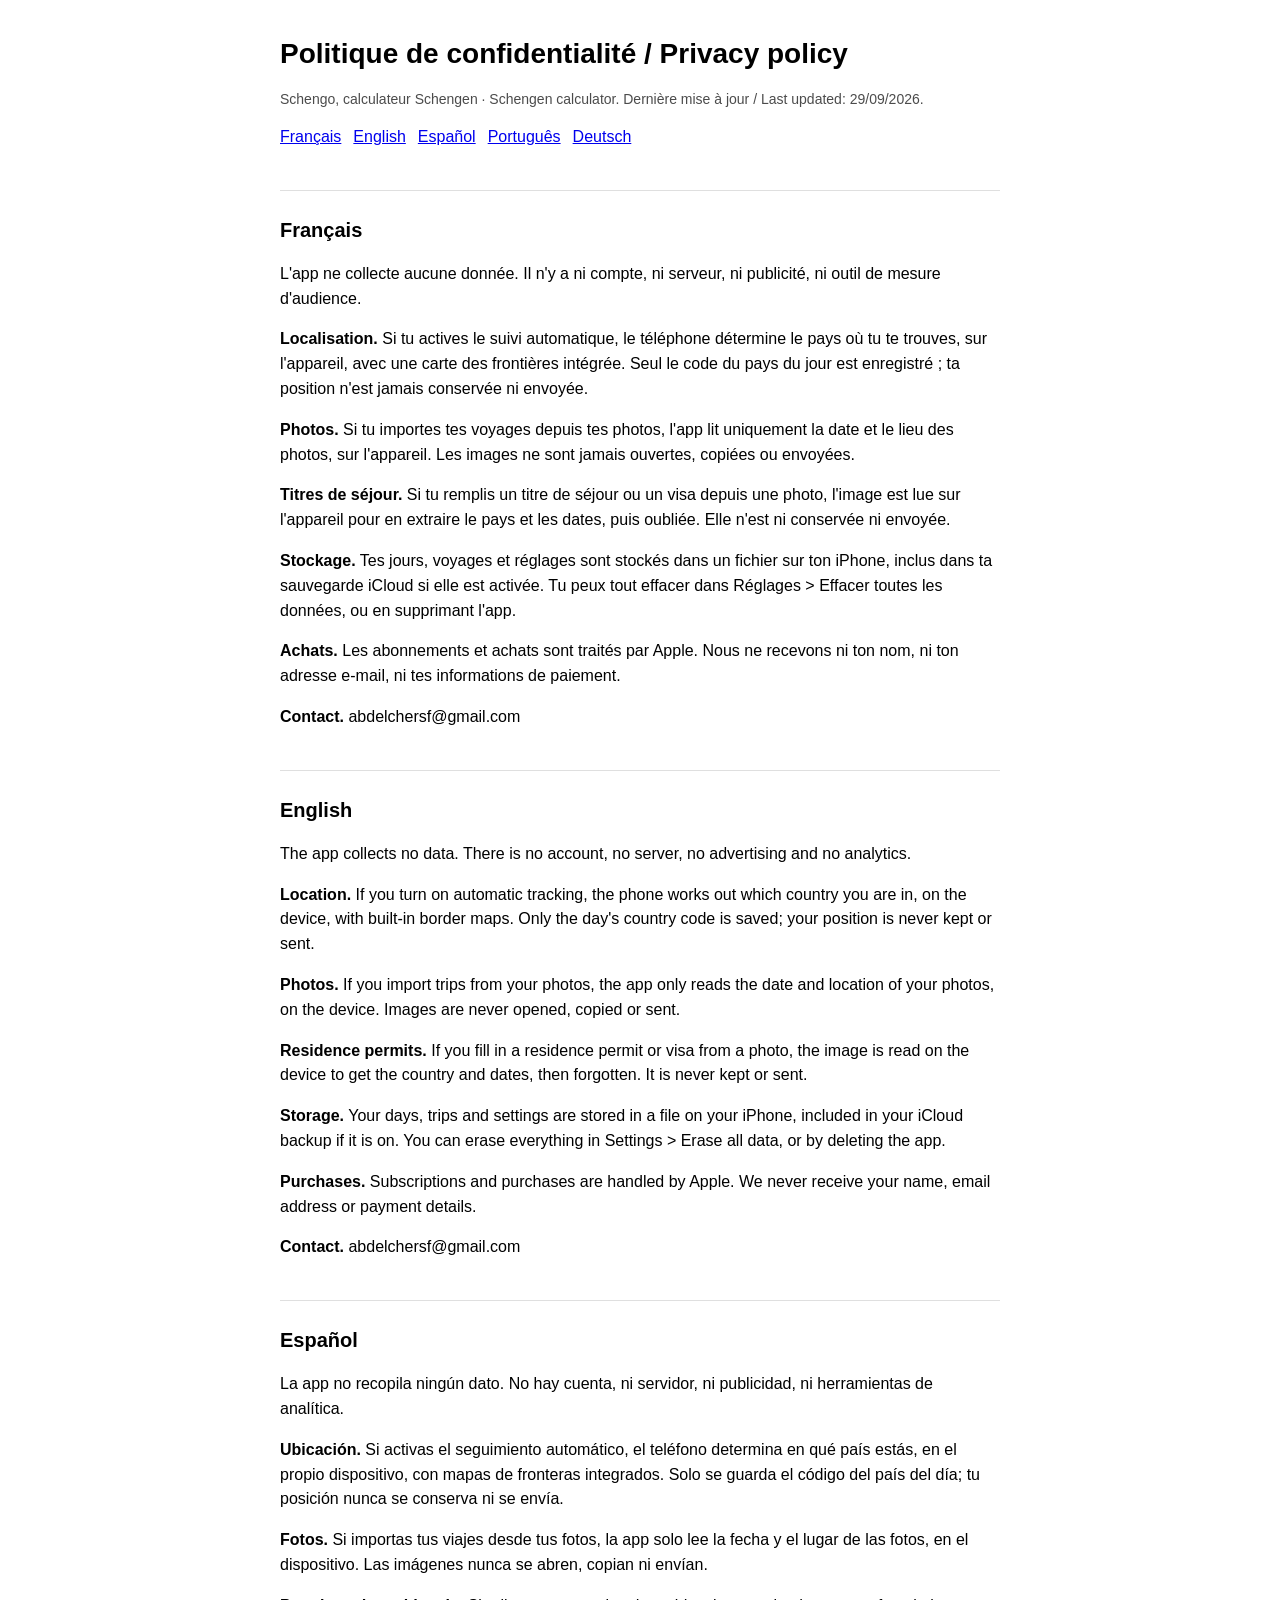
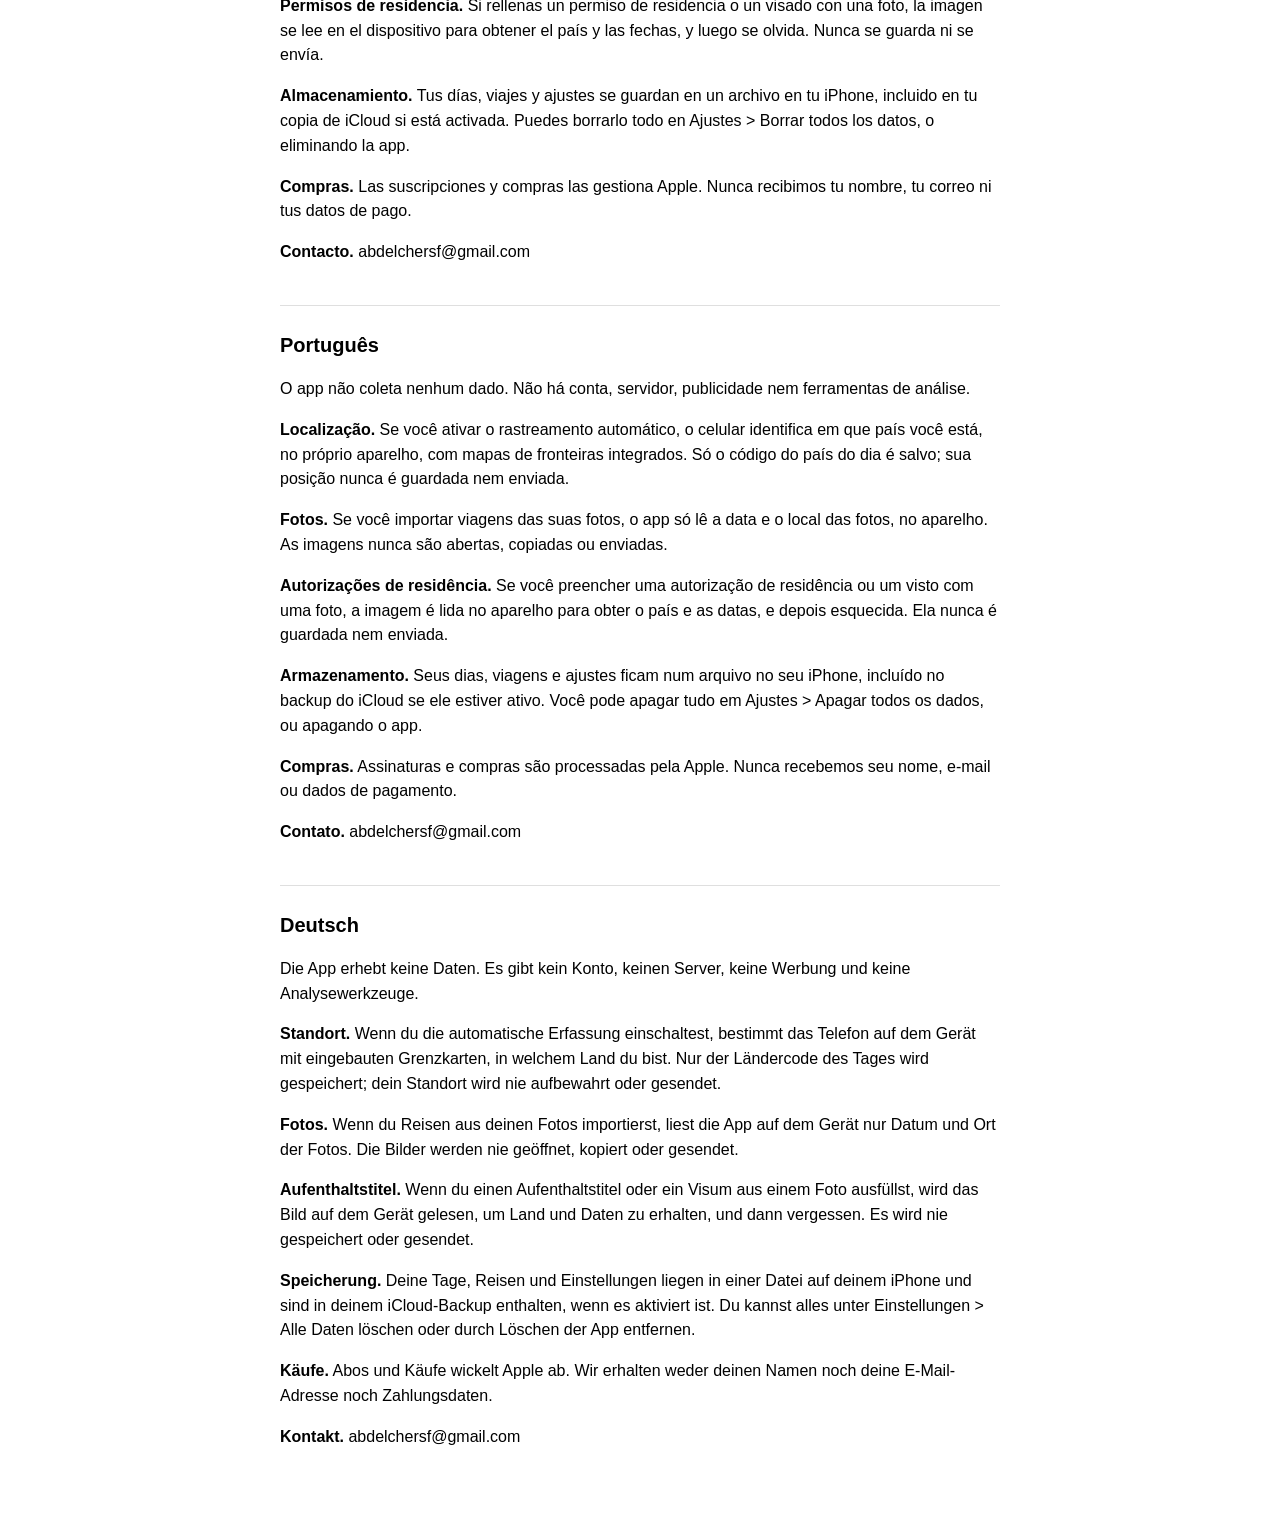
==== privacy.html @ 01f27583 "Pages de confidentialité et d'assistance de Schengo App Store Connect exige une URL publique de conf" ====
<!doctype html>
<html lang="fr">
<head>
<meta charset="utf-8">
<meta name="viewport" content="width=device-width, initial-scale=1">
<title>Confidentialité · Privacy · Schengo</title>
<style>
  :root { color-scheme: light dark; }
  body { font: 16px/1.55 -apple-system, BlinkMacSystemFont, "Segoe UI", Roboto, sans-serif; max-width: 720px; margin: 0 auto; padding: 32px 16px 64px; }
  h1 { font-size: 28px; margin: 0 0 8px; }
  h2 { font-size: 20px; margin: 40px 0 8px; border-top: 1px solid #8884; padding-top: 24px; }
  nav a { margin-right: 12px; }
  .muted { opacity: .7; font-size: 14px; }
</style>
</head>
<body>
<h1>Politique de confidentialité / Privacy policy</h1>
<p class="muted">Schengo, calculateur Schengen · Schengen calculator. Dernière mise à jour / Last updated: 29/09/2026.</p>
<nav><a href="#fr">Français</a><a href="#en">English</a><a href="#es">Español</a><a href="#pt">Português</a><a href="#de">Deutsch</a></nav>

<h2 id="fr">Français</h2>
<p>L'app ne collecte aucune donnée. Il n'y a ni compte, ni serveur, ni publicité, ni outil de mesure d'audience.</p>
<p><b>Localisation.</b> Si tu actives le suivi automatique, le téléphone détermine le pays où tu te trouves, sur l'appareil, avec une carte des frontières intégrée. Seul le code du pays du jour est enregistré ; ta position n'est jamais conservée ni envoyée.</p>
<p><b>Photos.</b> Si tu importes tes voyages depuis tes photos, l'app lit uniquement la date et le lieu des photos, sur l'appareil. Les images ne sont jamais ouvertes, copiées ou envoyées.</p>
<p><b>Titres de séjour.</b> Si tu remplis un titre de séjour ou un visa depuis une photo, l'image est lue sur l'appareil pour en extraire le pays et les dates, puis oubliée. Elle n'est ni conservée ni envoyée.</p>
<p><b>Stockage.</b> Tes jours, voyages et réglages sont stockés dans un fichier sur ton iPhone, inclus dans ta sauvegarde iCloud si elle est activée. Tu peux tout effacer dans Réglages &gt; Effacer toutes les données, ou en supprimant l'app.</p>
<p><b>Achats.</b> Les abonnements et achats sont traités par Apple. Nous ne recevons ni ton nom, ni ton adresse e-mail, ni tes informations de paiement.</p>
<p><b>Contact.</b> abdelchersf@gmail.com</p>

<h2 id="en">English</h2>
<p>The app collects no data. There is no account, no server, no advertising and no analytics.</p>
<p><b>Location.</b> If you turn on automatic tracking, the phone works out which country you are in, on the device, with built-in border maps. Only the day's country code is saved; your position is never kept or sent.</p>
<p><b>Photos.</b> If you import trips from your photos, the app only reads the date and location of your photos, on the device. Images are never opened, copied or sent.</p>
<p><b>Residence permits.</b> If you fill in a residence permit or visa from a photo, the image is read on the device to get the country and dates, then forgotten. It is never kept or sent.</p>
<p><b>Storage.</b> Your days, trips and settings are stored in a file on your iPhone, included in your iCloud backup if it is on. You can erase everything in Settings &gt; Erase all data, or by deleting the app.</p>
<p><b>Purchases.</b> Subscriptions and purchases are handled by Apple. We never receive your name, email address or payment details.</p>
<p><b>Contact.</b> abdelchersf@gmail.com</p>

<h2 id="es">Español</h2>
<p>La app no recopila ningún dato. No hay cuenta, ni servidor, ni publicidad, ni herramientas de analítica.</p>
<p><b>Ubicación.</b> Si activas el seguimiento automático, el teléfono determina en qué país estás, en el propio dispositivo, con mapas de fronteras integrados. Solo se guarda el código del país del día; tu posición nunca se conserva ni se envía.</p>
<p><b>Fotos.</b> Si importas tus viajes desde tus fotos, la app solo lee la fecha y el lugar de las fotos, en el dispositivo. Las imágenes nunca se abren, copian ni envían.</p>
<p><b>Permisos de residencia.</b> Si rellenas un permiso de residencia o un visado con una foto, la imagen se lee en el dispositivo para obtener el país y las fechas, y luego se olvida. Nunca se guarda ni se envía.</p>
<p><b>Almacenamiento.</b> Tus días, viajes y ajustes se guardan en un archivo en tu iPhone, incluido en tu copia de iCloud si está activada. Puedes borrarlo todo en Ajustes &gt; Borrar todos los datos, o eliminando la app.</p>
<p><b>Compras.</b> Las suscripciones y compras las gestiona Apple. Nunca recibimos tu nombre, tu correo ni tus datos de pago.</p>
<p><b>Contacto.</b> abdelchersf@gmail.com</p>

<h2 id="pt">Português</h2>
<p>O app não coleta nenhum dado. Não há conta, servidor, publicidade nem ferramentas de análise.</p>
<p><b>Localização.</b> Se você ativar o rastreamento automático, o celular identifica em que país você está, no próprio aparelho, com mapas de fronteiras integrados. Só o código do país do dia é salvo; sua posição nunca é guardada nem enviada.</p>
<p><b>Fotos.</b> Se você importar viagens das suas fotos, o app só lê a data e o local das fotos, no aparelho. As imagens nunca são abertas, copiadas ou enviadas.</p>
<p><b>Autorizações de residência.</b> Se você preencher uma autorização de residência ou um visto com uma foto, a imagem é lida no aparelho para obter o país e as datas, e depois esquecida. Ela nunca é guardada nem enviada.</p>
<p><b>Armazenamento.</b> Seus dias, viagens e ajustes ficam num arquivo no seu iPhone, incluído no backup do iCloud se ele estiver ativo. Você pode apagar tudo em Ajustes &gt; Apagar todos os dados, ou apagando o app.</p>
<p><b>Compras.</b> Assinaturas e compras são processadas pela Apple. Nunca recebemos seu nome, e-mail ou dados de pagamento.</p>
<p><b>Contato.</b> abdelchersf@gmail.com</p>

<h2 id="de">Deutsch</h2>
<p>Die App erhebt keine Daten. Es gibt kein Konto, keinen Server, keine Werbung und keine Analysewerkzeuge.</p>
<p><b>Standort.</b> Wenn du die automatische Erfassung einschaltest, bestimmt das Telefon auf dem Gerät mit eingebauten Grenzkarten, in welchem Land du bist. Nur der Ländercode des Tages wird gespeichert; dein Standort wird nie aufbewahrt oder gesendet.</p>
<p><b>Fotos.</b> Wenn du Reisen aus deinen Fotos importierst, liest die App auf dem Gerät nur Datum und Ort der Fotos. Die Bilder werden nie geöffnet, kopiert oder gesendet.</p>
<p><b>Aufenthaltstitel.</b> Wenn du einen Aufenthaltstitel oder ein Visum aus einem Foto ausfüllst, wird das Bild auf dem Gerät gelesen, um Land und Daten zu erhalten, und dann vergessen. Es wird nie gespeichert oder gesendet.</p>
<p><b>Speicherung.</b> Deine Tage, Reisen und Einstellungen liegen in einer Datei auf deinem iPhone und sind in deinem iCloud-Backup enthalten, wenn es aktiviert ist. Du kannst alles unter Einstellungen &gt; Alle Daten löschen oder durch Löschen der App entfernen.</p>
<p><b>Käufe.</b> Abos und Käufe wickelt Apple ab. Wir erhalten weder deinen Namen noch deine E-Mail-Adresse noch Zahlungsdaten.</p>
<p><b>Kontakt.</b> abdelchersf@gmail.com</p>
</body>
</html>
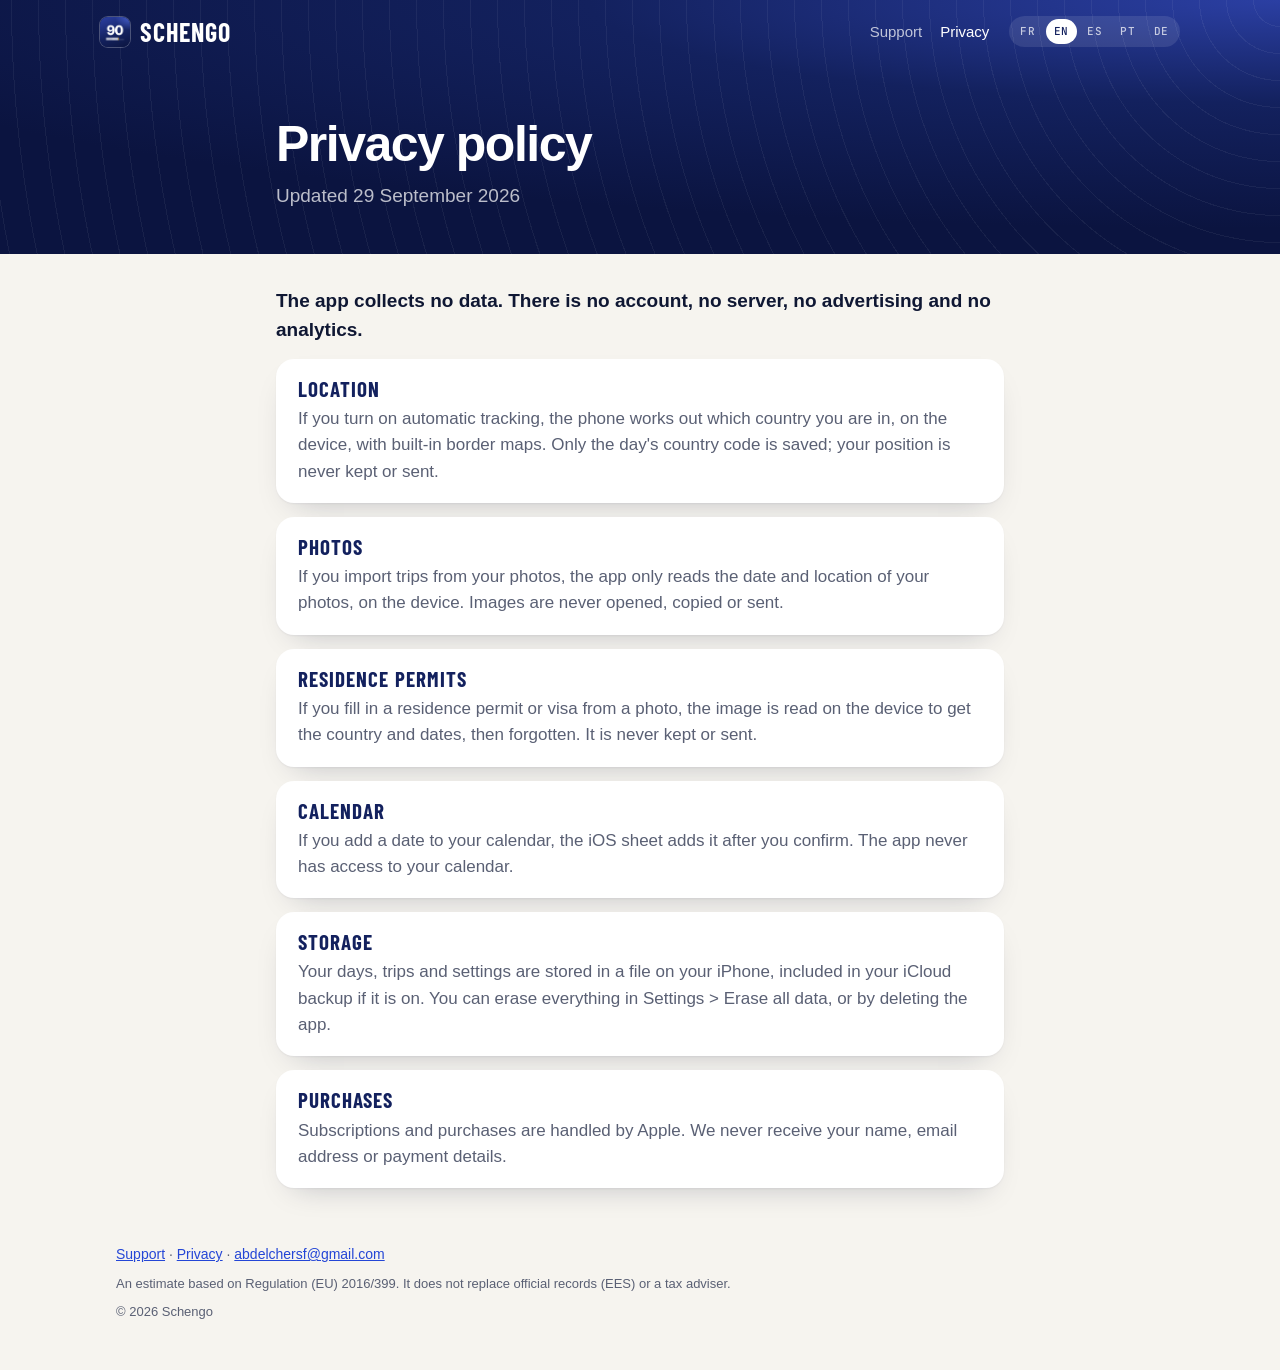
==== commit 669ae76d: "Nouveau design : accueil, confidentialité et assistance aux couleurs de l'app Les premières pages ét" ====
--- a/privacy.html
+++ b/privacy.html
@@ -3,64 +3,68 @@
 <head>
 <meta charset="utf-8">
 <meta name="viewport" content="width=device-width, initial-scale=1">
-<title>Confidentialité · Privacy · Schengo</title>
-<style>
-  :root { color-scheme: light dark; }
-  body { font: 16px/1.55 -apple-system, BlinkMacSystemFont, "Segoe UI", Roboto, sans-serif; max-width: 720px; margin: 0 auto; padding: 32px 16px 64px; }
-  h1 { font-size: 28px; margin: 0 0 8px; }
-  h2 { font-size: 20px; margin: 40px 0 8px; border-top: 1px solid #8884; padding-top: 24px; }
-  nav a { margin-right: 12px; }
-  .muted { opacity: .7; font-size: 14px; }
-</style>
+<title>Privacy policy · Schengo</title>
+<meta name="description" content="Schengo : calculateur Schengen 90/180 et jours de résidence fiscale pour iPhone. Schengen 90/180 calculator for iPhone.">
+<link rel="icon" href="img/icon-128.png">
+<link rel="preconnect" href="https://fonts.googleapis.com">
+<link rel="preconnect" href="https://fonts.gstatic.com" crossorigin>
+<link rel="stylesheet" href="https://fonts.googleapis.com/css2?family=Barlow+Condensed:wght@600;700&family=JetBrains+Mono:wght@500&display=swap">
+<link rel="stylesheet" href="site.css">
+<script>try{var s=localStorage.getItem("lang");var n=(navigator.language||"fr").slice(0,2);var l=["fr","en","es","pt","de"].indexOf(s)>=0?s:(["fr","en","es","pt","de"].indexOf(n)>=0?n:"en");document.documentElement.dataset.lang=l;document.documentElement.lang=l}catch(_){}</script>
 </head>
-<body>
-<h1>Politique de confidentialité / Privacy policy</h1>
-<p class="muted">Schengo, calculateur Schengen · Schengen calculator. Dernière mise à jour / Last updated: 29/09/2026.</p>
-<nav><a href="#fr">Français</a><a href="#en">English</a><a href="#es">Español</a><a href="#pt">Português</a><a href="#de">Deutsch</a></nav>
-
-<h2 id="fr">Français</h2>
-<p>L'app ne collecte aucune donnée. Il n'y a ni compte, ni serveur, ni publicité, ni outil de mesure d'audience.</p>
-<p><b>Localisation.</b> Si tu actives le suivi automatique, le téléphone détermine le pays où tu te trouves, sur l'appareil, avec une carte des frontières intégrée. Seul le code du pays du jour est enregistré ; ta position n'est jamais conservée ni envoyée.</p>
-<p><b>Photos.</b> Si tu importes tes voyages depuis tes photos, l'app lit uniquement la date et le lieu des photos, sur l'appareil. Les images ne sont jamais ouvertes, copiées ou envoyées.</p>
-<p><b>Titres de séjour.</b> Si tu remplis un titre de séjour ou un visa depuis une photo, l'image est lue sur l'appareil pour en extraire le pays et les dates, puis oubliée. Elle n'est ni conservée ni envoyée.</p>
-<p><b>Stockage.</b> Tes jours, voyages et réglages sont stockés dans un fichier sur ton iPhone, inclus dans ta sauvegarde iCloud si elle est activée. Tu peux tout effacer dans Réglages &gt; Effacer toutes les données, ou en supprimant l'app.</p>
-<p><b>Achats.</b> Les abonnements et achats sont traités par Apple. Nous ne recevons ni ton nom, ni ton adresse e-mail, ni tes informations de paiement.</p>
-<p><b>Contact.</b> abdelchersf@gmail.com</p>
-
-<h2 id="en">English</h2>
-<p>The app collects no data. There is no account, no server, no advertising and no analytics.</p>
-<p><b>Location.</b> If you turn on automatic tracking, the phone works out which country you are in, on the device, with built-in border maps. Only the day's country code is saved; your position is never kept or sent.</p>
-<p><b>Photos.</b> If you import trips from your photos, the app only reads the date and location of your photos, on the device. Images are never opened, copied or sent.</p>
-<p><b>Residence permits.</b> If you fill in a residence permit or visa from a photo, the image is read on the device to get the country and dates, then forgotten. It is never kept or sent.</p>
-<p><b>Storage.</b> Your days, trips and settings are stored in a file on your iPhone, included in your iCloud backup if it is on. You can erase everything in Settings &gt; Erase all data, or by deleting the app.</p>
-<p><b>Purchases.</b> Subscriptions and purchases are handled by Apple. We never receive your name, email address or payment details.</p>
-<p><b>Contact.</b> abdelchersf@gmail.com</p>
-
-<h2 id="es">Español</h2>
-<p>La app no recopila ningún dato. No hay cuenta, ni servidor, ni publicidad, ni herramientas de analítica.</p>
-<p><b>Ubicación.</b> Si activas el seguimiento automático, el teléfono determina en qué país estás, en el propio dispositivo, con mapas de fronteras integrados. Solo se guarda el código del país del día; tu posición nunca se conserva ni se envía.</p>
-<p><b>Fotos.</b> Si importas tus viajes desde tus fotos, la app solo lee la fecha y el lugar de las fotos, en el dispositivo. Las imágenes nunca se abren, copian ni envían.</p>
-<p><b>Permisos de residencia.</b> Si rellenas un permiso de residencia o un visado con una foto, la imagen se lee en el dispositivo para obtener el país y las fechas, y luego se olvida. Nunca se guarda ni se envía.</p>
-<p><b>Almacenamiento.</b> Tus días, viajes y ajustes se guardan en un archivo en tu iPhone, incluido en tu copia de iCloud si está activada. Puedes borrarlo todo en Ajustes &gt; Borrar todos los datos, o eliminando la app.</p>
-<p><b>Compras.</b> Las suscripciones y compras las gestiona Apple. Nunca recibimos tu nombre, tu correo ni tus datos de pago.</p>
-<p><b>Contacto.</b> abdelchersf@gmail.com</p>
-
-<h2 id="pt">Português</h2>
-<p>O app não coleta nenhum dado. Não há conta, servidor, publicidade nem ferramentas de análise.</p>
-<p><b>Localização.</b> Se você ativar o rastreamento automático, o celular identifica em que país você está, no próprio aparelho, com mapas de fronteiras integrados. Só o código do país do dia é salvo; sua posição nunca é guardada nem enviada.</p>
-<p><b>Fotos.</b> Se você importar viagens das suas fotos, o app só lê a data e o local das fotos, no aparelho. As imagens nunca são abertas, copiadas ou enviadas.</p>
-<p><b>Autorizações de residência.</b> Se você preencher uma autorização de residência ou um visto com uma foto, a imagem é lida no aparelho para obter o país e as datas, e depois esquecida. Ela nunca é guardada nem enviada.</p>
-<p><b>Armazenamento.</b> Seus dias, viagens e ajustes ficam num arquivo no seu iPhone, incluído no backup do iCloud se ele estiver ativo. Você pode apagar tudo em Ajustes &gt; Apagar todos os dados, ou apagando o app.</p>
-<p><b>Compras.</b> Assinaturas e compras são processadas pela Apple. Nunca recebemos seu nome, e-mail ou dados de pagamento.</p>
-<p><b>Contato.</b> abdelchersf@gmail.com</p>
-
-<h2 id="de">Deutsch</h2>
-<p>Die App erhebt keine Daten. Es gibt kein Konto, keinen Server, keine Werbung und keine Analysewerkzeuge.</p>
-<p><b>Standort.</b> Wenn du die automatische Erfassung einschaltest, bestimmt das Telefon auf dem Gerät mit eingebauten Grenzkarten, in welchem Land du bist. Nur der Ländercode des Tages wird gespeichert; dein Standort wird nie aufbewahrt oder gesendet.</p>
-<p><b>Fotos.</b> Wenn du Reisen aus deinen Fotos importierst, liest die App auf dem Gerät nur Datum und Ort der Fotos. Die Bilder werden nie geöffnet, kopiert oder gesendet.</p>
-<p><b>Aufenthaltstitel.</b> Wenn du einen Aufenthaltstitel oder ein Visum aus einem Foto ausfüllst, wird das Bild auf dem Gerät gelesen, um Land und Daten zu erhalten, und dann vergessen. Es wird nie gespeichert oder gesendet.</p>
-<p><b>Speicherung.</b> Deine Tage, Reisen und Einstellungen liegen in einer Datei auf deinem iPhone und sind in deinem iCloud-Backup enthalten, wenn es aktiviert ist. Du kannst alles unter Einstellungen &gt; Alle Daten löschen oder durch Löschen der App entfernen.</p>
-<p><b>Käufe.</b> Abos und Käufe wickelt Apple ab. Wir erhalten weder deinen Namen noch deine E-Mail-Adresse noch Zahlungsdaten.</p>
-<p><b>Kontakt.</b> abdelchersf@gmail.com</p>
+<body class="privacy">
+<header class="bar">
+  <a class="brand" href="./"><img class="seal" src="img/icon-128.png" width="30" height="30" alt="">Schengo</a>
+  <nav class="links"><a href="support.html"><span data-l="fr" lang="fr">Assistance</span><span data-l="en" lang="en">Support</span><span data-l="es" lang="es">Soporte</span><span data-l="pt" lang="pt">Suporte</span><span data-l="de" lang="de">Hilfe</span></a><a href="privacy.html" aria-current=page><span data-l="fr" lang="fr">Confidentialité</span><span data-l="en" lang="en">Privacy</span><span data-l="es" lang="es">Privacidad</span><span data-l="pt" lang="pt">Privacidade</span><span data-l="de" lang="de">Datenschutz</span></a></nav>
+  <div class="langs" role="group" aria-label="Language"><button type="button" data-set="fr">FR</button><button type="button" data-set="en">EN</button><button type="button" data-set="es">ES</button><button type="button" data-set="pt">PT</button><button type="button" data-set="de">DE</button></div>
+</header>
+<main>
+<section class="band"><div class="band-inner"><div data-l="fr" lang="fr"><h1>Politique de confidentialité</h1><p class="lede">Mis à jour le 29 septembre 2026</p></div>
+<div data-l="en" lang="en"><h1>Privacy policy</h1><p class="lede">Updated 29 September 2026</p></div>
+<div data-l="es" lang="es"><h1>Política de privacidad</h1><p class="lede">Actualizado el 29 de septiembre de 2026</p></div>
+<div data-l="pt" lang="pt"><h1>Política de privacidade</h1><p class="lede">Atualizado em 29 de setembro de 2026</p></div>
+<div data-l="de" lang="de"><h1>Datenschutzerklärung</h1><p class="lede">Aktualisiert am 29. September 2026</p></div></div></section>
+<section class="wrap doc"><div data-l="fr" lang="fr"><p class="intro">L&amp;#x27;app ne collecte aucune donnée. Il n&amp;#x27;y a ni compte, ni serveur, ni publicité, ni outil de mesure d&amp;#x27;audience.</p>
+<section class="card"><h2>Localisation</h2><p>Si tu actives le suivi automatique, le téléphone détermine le pays où tu te trouves, sur l&#x27;appareil, avec une carte des frontières intégrée. Seul le code du pays du jour est enregistré ; ta position n&#x27;est jamais conservée ni envoyée.</p></section>
+<section class="card"><h2>Photos</h2><p>Si tu importes tes voyages depuis tes photos, l&#x27;app lit uniquement la date et le lieu des photos, sur l&#x27;appareil. Les images ne sont jamais ouvertes, copiées ou envoyées.</p></section>
+<section class="card"><h2>Titres de séjour</h2><p>Si tu remplis un titre de séjour ou un visa depuis une photo, l&#x27;image est lue sur l&#x27;appareil pour en extraire le pays et les dates, puis oubliée. Elle n&#x27;est ni conservée ni envoyée.</p></section>
+<section class="card"><h2>Calendrier</h2><p>Si tu ajoutes une date à ton calendrier, c&#x27;est la fenêtre d&#x27;iOS qui l&#x27;ajoute après ta confirmation. L&#x27;app n&#x27;a jamais accès à ton agenda.</p></section>
+<section class="card"><h2>Stockage</h2><p>Tes jours, voyages et réglages sont stockés dans un fichier sur ton iPhone, inclus dans ta sauvegarde iCloud si elle est activée. Tu peux tout effacer dans Réglages &gt; Effacer toutes les données, ou en supprimant l&#x27;app.</p></section>
+<section class="card"><h2>Achats</h2><p>Les abonnements et achats sont traités par Apple. Nous ne recevons ni ton nom, ni ton adresse e-mail, ni tes informations de paiement.</p></section></div>
+<div data-l="en" lang="en"><p class="intro">The app collects no data. There is no account, no server, no advertising and no analytics.</p>
+<section class="card"><h2>Location</h2><p>If you turn on automatic tracking, the phone works out which country you are in, on the device, with built-in border maps. Only the day&#x27;s country code is saved; your position is never kept or sent.</p></section>
+<section class="card"><h2>Photos</h2><p>If you import trips from your photos, the app only reads the date and location of your photos, on the device. Images are never opened, copied or sent.</p></section>
+<section class="card"><h2>Residence permits</h2><p>If you fill in a residence permit or visa from a photo, the image is read on the device to get the country and dates, then forgotten. It is never kept or sent.</p></section>
+<section class="card"><h2>Calendar</h2><p>If you add a date to your calendar, the iOS sheet adds it after you confirm. The app never has access to your calendar.</p></section>
+<section class="card"><h2>Storage</h2><p>Your days, trips and settings are stored in a file on your iPhone, included in your iCloud backup if it is on. You can erase everything in Settings &gt; Erase all data, or by deleting the app.</p></section>
+<section class="card"><h2>Purchases</h2><p>Subscriptions and purchases are handled by Apple. We never receive your name, email address or payment details.</p></section></div>
+<div data-l="es" lang="es"><p class="intro">La app no recopila ningún dato. No hay cuenta, ni servidor, ni publicidad, ni herramientas de analítica.</p>
+<section class="card"><h2>Ubicación</h2><p>Si activas el seguimiento automático, el teléfono determina en qué país estás, en el propio dispositivo, con mapas de fronteras integrados. Solo se guarda el código del país del día; tu posición nunca se conserva ni se envía.</p></section>
+<section class="card"><h2>Fotos</h2><p>Si importas tus viajes desde tus fotos, la app solo lee la fecha y el lugar de las fotos, en el dispositivo. Las imágenes nunca se abren, copian ni envían.</p></section>
+<section class="card"><h2>Permisos de residencia</h2><p>Si rellenas un permiso de residencia o un visado con una foto, la imagen se lee en el dispositivo para obtener el país y las fechas, y luego se olvida. Nunca se guarda ni se envía.</p></section>
+<section class="card"><h2>Calendario</h2><p>Si añades una fecha a tu calendario, es la ventana de iOS la que la añade tras tu confirmación. La app nunca tiene acceso a tu calendario.</p></section>
+<section class="card"><h2>Almacenamiento</h2><p>Tus días, viajes y ajustes se guardan en un archivo en tu iPhone, incluido en tu copia de iCloud si está activada. Puedes borrarlo todo en Ajustes &gt; Borrar todos los datos, o eliminando la app.</p></section>
+<section class="card"><h2>Compras</h2><p>Las suscripciones y compras las gestiona Apple. Nunca recibimos tu nombre, tu correo ni tus datos de pago.</p></section></div>
+<div data-l="pt" lang="pt"><p class="intro">O app não coleta nenhum dado. Não há conta, servidor, publicidade nem ferramentas de análise.</p>
+<section class="card"><h2>Localização</h2><p>Se você ativar o rastreamento automático, o celular identifica em que país você está, no próprio aparelho, com mapas de fronteiras integrados. Só o código do país do dia é salvo; sua posição nunca é guardada nem enviada.</p></section>
+<section class="card"><h2>Fotos</h2><p>Se você importar viagens das suas fotos, o app só lê a data e o local das fotos, no aparelho. As imagens nunca são abertas, copiadas ou enviadas.</p></section>
+<section class="card"><h2>Autorizações de residência</h2><p>Se você preencher uma autorização de residência ou um visto com uma foto, a imagem é lida no aparelho para obter o país e as datas, e depois esquecida. Ela nunca é guardada nem enviada.</p></section>
+<section class="card"><h2>Calendário</h2><p>Se você adicionar uma data ao calendário, é a janela do iOS que a adiciona depois da sua confirmação. O app nunca tem acesso à sua agenda.</p></section>
+<section class="card"><h2>Armazenamento</h2><p>Seus dias, viagens e ajustes ficam num arquivo no seu iPhone, incluído no backup do iCloud se ele estiver ativo. Você pode apagar tudo em Ajustes &gt; Apagar todos os dados, ou apagando o app.</p></section>
+<section class="card"><h2>Compras</h2><p>Assinaturas e compras são processadas pela Apple. Nunca recebemos seu nome, e-mail ou dados de pagamento.</p></section></div>
+<div data-l="de" lang="de"><p class="intro">Die App erhebt keine Daten. Es gibt kein Konto, keinen Server, keine Werbung und keine Analysewerkzeuge.</p>
+<section class="card"><h2>Standort</h2><p>Wenn du die automatische Erfassung einschaltest, bestimmt das Telefon auf dem Gerät mit eingebauten Grenzkarten, in welchem Land du bist. Nur der Ländercode des Tages wird gespeichert; dein Standort wird nie aufbewahrt oder gesendet.</p></section>
+<section class="card"><h2>Fotos</h2><p>Wenn du Reisen aus deinen Fotos importierst, liest die App auf dem Gerät nur Datum und Ort der Fotos. Die Bilder werden nie geöffnet, kopiert oder gesendet.</p></section>
+<section class="card"><h2>Aufenthaltstitel</h2><p>Wenn du einen Aufenthaltstitel oder ein Visum aus einem Foto ausfüllst, wird das Bild auf dem Gerät gelesen, um Land und Daten zu erhalten, und dann vergessen. Es wird nie gespeichert oder gesendet.</p></section>
+<section class="card"><h2>Kalender</h2><p>Wenn du ein Datum zu deinem Kalender hinzufügst, fügt das iOS-Fenster es nach deiner Bestätigung hinzu. Die App hat nie Zugriff auf deinen Kalender.</p></section>
+<section class="card"><h2>Speicherung</h2><p>Deine Tage, Reisen und Einstellungen liegen in einer Datei auf deinem iPhone und sind in deinem iCloud-Backup enthalten, wenn es aktiviert ist. Du kannst alles unter Einstellungen &gt; Alle Daten löschen oder durch Löschen der App entfernen.</p></section>
+<section class="card"><h2>Käufe</h2><p>Abos und Käufe wickelt Apple ab. Wir erhalten weder deinen Namen noch deine E-Mail-Adresse noch Zahlungsdaten.</p></section></div></section>
+</main>
+<footer class="foot">
+  <p><a href="support.html"><span data-l="fr" lang="fr">Assistance</span><span data-l="en" lang="en">Support</span><span data-l="es" lang="es">Soporte</span><span data-l="pt" lang="pt">Suporte</span><span data-l="de" lang="de">Hilfe</span></a> · <a href="privacy.html"><span data-l="fr" lang="fr">Confidentialité</span><span data-l="en" lang="en">Privacy</span><span data-l="es" lang="es">Privacidad</span><span data-l="pt" lang="pt">Privacidade</span><span data-l="de" lang="de">Datenschutz</span></a> · <a href="mailto:abdelchersf@gmail.com">abdelchersf@gmail.com</a></p>
+  <p class="fine"><span data-l="fr" lang="fr">Calcul indicatif, selon le règlement (UE) 2016/399. Il ne remplace ni les registres officiels (EES) ni un conseiller fiscal.</span><span data-l="en" lang="en">An estimate based on Regulation (EU) 2016/399. It does not replace official records (EES) or a tax adviser.</span><span data-l="es" lang="es">Cálculo orientativo según el Reglamento (UE) 2016/399. No sustituye los registros oficiales (EES) ni a un asesor fiscal.</span><span data-l="pt" lang="pt">Cálculo indicativo, segundo o Regulamento (UE) 2016/399. Não substitui os registros oficiais (EES) nem um consultor fiscal.</span><span data-l="de" lang="de">Eine Schätzung nach Verordnung (EU) 2016/399. Sie ersetzt weder amtliche Register (EES) noch eine Steuerberatung.</span></p>
+  <p class="fine">© 2026 Schengo</p>
+</footer>
+<script src="site.js"></script>
 </body>
 </html>
--- a/site.css
+++ b/site.css
@@ -0,0 +1,114 @@
+/* Schengo, the "passport" look of the app: navy guilloche, gold accents, the green
+   paper-coloured pages. Colours are the ones of Shared/Palette.swift. */
+:root {
+  --paper: #F6F4EF; --card: #FFFFFF; --card-2: #F2EFE8; --line: #E4DFD4;
+  --ink: #0F1733; --ink-2: #5A6074; --navy: #13215E; --navy-light: #2B3FA3; --navy-deep: #0B1440;
+  --gold: #E9B846; --gold-ink: #8F6100; --gold-soft: #FBF1D6; --safe: #12875A; --brand: #2446D6;
+  --on-navy: #FFFFFF; --on-navy-2: rgba(255, 255, 255, .72);
+  --shadow: 0 1px 2px rgba(15, 23, 51, .05), 0 14px 32px -18px rgba(15, 23, 51, .28);
+  --display: "Barlow Condensed", "Arial Narrow", "Helvetica Neue", sans-serif;
+  --text: -apple-system, BlinkMacSystemFont, "SF Pro Text", "Segoe UI", Roboto, "Helvetica Neue", Arial, sans-serif;
+  --mono: "JetBrains Mono", ui-monospace, Menlo, monospace;
+  color-scheme: light;
+}
+@media (prefers-color-scheme: dark) {
+  :root {
+    --paper: #0A0D17; --card: #141929; --card-2: #1B2133; --line: #232A3F;
+    --ink: #E8EBF4; --ink-2: #A0A8BE; --gold-ink: #F1C85F; --gold-soft: #2B2410; --safe: #3DCB8D; --brand: #8098FF;
+    --shadow: 0 1px 2px rgba(0, 0, 0, .3), 0 14px 32px -18px rgba(0, 0, 0, .6);
+    color-scheme: dark;
+  }
+}
+* { box-sizing: border-box; }
+html { -webkit-text-size-adjust: 100%; }
+body { margin: 0; background: var(--paper); color: var(--ink); font: 17px/1.55 var(--text); -webkit-font-smoothing: antialiased; }
+a { color: var(--brand); }
+img { max-width: 100%; height: auto; display: block; }
+h1, h2 { text-wrap: balance; }
+p { margin: 0; }
+
+/* One language at a time once the script has picked one. */
+html[data-lang] [data-l] { display: none; }
+html[data-lang="fr"] [data-l="fr"], html[data-lang="en"] [data-l="en"], html[data-lang="es"] [data-l="es"],
+html[data-lang="pt"] [data-l="pt"], html[data-lang="de"] [data-l="de"] { display: revert; }
+html:not([data-lang]) div[data-l] + div[data-l] { margin-top: 32px; }
+
+/* Top bar, over the navy band. */
+.bar { position: absolute; inset: 0 0 auto; z-index: 2; display: flex; align-items: center; gap: 12px 20px; flex-wrap: wrap;
+  padding: 16px max(16px, calc((100% - 1080px) / 2)); color: var(--on-navy); }
+.brand { display: flex; align-items: center; gap: 10px; color: inherit; text-decoration: none; font: 700 26px/1 var(--display); letter-spacing: .04em; text-transform: uppercase; }
+.seal { width: 30px; height: 30px; border-radius: 8px; box-shadow: 0 0 0 1px rgba(255, 255, 255, .25); }
+.links { display: flex; gap: 18px; margin-left: auto; font-size: 15px; }
+.links a { color: var(--on-navy-2); text-decoration: none; }
+.links a:hover, .links a[aria-current] { color: var(--on-navy); }
+.langs { display: flex; gap: 2px; padding: 3px; border-radius: 99px; background: rgba(255, 255, 255, .1); }
+.langs button { font: 500 11px/1 var(--mono); letter-spacing: .06em; color: var(--on-navy-2); background: none; border: 0; border-radius: 99px; padding: 7px 8px; cursor: pointer; }
+.langs button:focus-visible, .copy:focus-visible { outline: 2px solid var(--gold); outline-offset: 2px; }
+html[data-lang="fr"] [data-set="fr"], html[data-lang="en"] [data-set="en"], html[data-lang="es"] [data-set="es"],
+html[data-lang="pt"] [data-set="pt"], html[data-lang="de"] [data-set="de"] { background: var(--on-navy); color: var(--navy); }
+
+/* The navy "passport cover", with its guilloche arcs. */
+.hero, .band { position: relative; overflow: hidden; color: var(--on-navy);
+  background:
+    repeating-radial-gradient(circle at 100% 0%, transparent 0 26px, rgba(255, 255, 255, .055) 26px 27px),
+    radial-gradient(120% 90% at 100% 0%, var(--navy-light) 0%, var(--navy) 45%, var(--navy-deep) 100%); }
+.hero-inner { max-width: 1080px; margin: 0 auto; padding: 120px 16px 40px; display: grid; grid-template-columns: minmax(0, 1.1fr) minmax(0, .9fr); gap: 40px; align-items: center; }
+.hero-text > div > * + * { margin-top: 18px; }
+.eyebrow { font: 700 18px/1.1 var(--display); letter-spacing: .12em; text-transform: uppercase; color: var(--gold); }
+.eyebrow::before { content: ""; display: block; width: 44px; height: 4px; border-radius: 2px; background: var(--gold); margin-bottom: 18px; }
+.hero h1 { margin: 0; font: 800 clamp(40px, 6.2vw, 68px)/1.02 var(--text); letter-spacing: -.035em; }
+.lede { font-size: 19px; color: var(--on-navy-2); max-width: 34em; }
+.soon { display: inline-flex; align-items: center; gap: 10px; padding: 12px 18px; border-radius: 14px; background: var(--on-navy); color: var(--navy); font-weight: 700; font-size: 16px; }
+.apple { width: 16px; height: 19px; background: currentColor;
+  -webkit-mask: url("data:image/svg+xml,%3Csvg xmlns='http://www.w3.org/2000/svg' viewBox='0 0 17 20'%3E%3Cpath d='M14.1 10.6c0-2.6 2.1-3.8 2.2-3.9-1.2-1.8-3.1-2-3.8-2-1.6-.2-3.1.9-3.9.9-.8 0-2-.9-3.4-.9-1.7 0-3.3 1-4.2 2.6-1.8 3.1-.5 7.7 1.3 10.2.9 1.2 1.9 2.6 3.2 2.6 1.3-.1 1.8-.8 3.3-.8 1.6 0 2 .8 3.4.8 1.4 0 2.3-1.3 3.1-2.5 1-1.4 1.4-2.8 1.4-2.9 0 0-2.6-1-2.6-4.1zM11.6 3c.7-.9 1.2-2 1.1-3.2-1 0-2.3.7-3 1.6-.7.8-1.3 2-1.1 3.1 1.1.1 2.3-.6 3-1.5z'/%3E%3C/svg%3E") center / contain no-repeat;
+          mask: url("data:image/svg+xml,%3Csvg xmlns='http://www.w3.org/2000/svg' viewBox='0 0 17 20'%3E%3Cpath d='M14.1 10.6c0-2.6 2.1-3.8 2.2-3.9-1.2-1.8-3.1-2-3.8-2-1.6-.2-3.1.9-3.9.9-.8 0-2-.9-3.4-.9-1.7 0-3.3 1-4.2 2.6-1.8 3.1-.5 7.7 1.3 10.2.9 1.2 1.9 2.6 3.2 2.6 1.3-.1 1.8-.8 3.3-.8 1.6 0 2 .8 3.4.8 1.4 0 2.3-1.3 3.1-2.5 1-1.4 1.4-2.8 1.4-2.9 0 0-2.6-1-2.6-4.1zM11.6 3c.7-.9 1.2-2 1.1-3.2-1 0-2.3.7-3 1.6-.7.8-1.3 2-1.1 3.1 1.1.1 2.3-.6 3-1.5z'/%3E%3C/svg%3E") center / contain no-repeat; }
+.hero-visual { position: relative; justify-self: center; width: min(320px, 100%); }
+.hero-visual > div { position: relative; }
+.phone { margin: 0; border-radius: 15% / 7.8%; overflow: hidden; box-shadow: 0 40px 80px -30px rgba(0, 0, 0, .6), 0 0 0 1px rgba(255, 255, 255, .08); transform: rotate(2deg); }
+.mrz { max-width: 1080px; margin: 0 auto; padding: 0 16px 18px; font: 500 12px/1 var(--mono); letter-spacing: .12em; color: rgba(255, 255, 255, .28); white-space: nowrap; overflow: hidden; }
+
+/* Content column. */
+.wrap { max-width: 1080px; margin: 0 auto; padding: 56px 16px 0; }
+.features > div, .features { display: grid; grid-template-columns: repeat(3, minmax(0, 1fr)); gap: 20px; }
+.feature { background: var(--card); border-radius: 22px; box-shadow: var(--shadow); overflow: hidden; display: flex; flex-direction: column; }
+.feature .shot { height: 300px; overflow: hidden; padding: 22px 30px 0;
+  background: repeating-radial-gradient(circle at 100% 0%, transparent 0 18px, rgba(255, 255, 255, .06) 18px 19px), linear-gradient(160deg, var(--navy-light), var(--navy-deep)); }
+.feature .shot img { border-radius: 26px 26px 0 0; }
+.feature h2 { margin: 18px 20px 4px; font-size: 19px; line-height: 1.25; letter-spacing: -.01em; }
+.feature p { margin: 0 20px 22px; color: var(--ink-2); font-size: 15.5px; }
+.ticket { list-style: none; margin: 20px 0 0; padding: 0; display: grid; grid-template-columns: repeat(3, minmax(0, 1fr)); background: var(--card); border-radius: 22px; box-shadow: var(--shadow); position: relative; }
+.ticket li { padding: 20px 22px; display: flex; flex-direction: column; gap: 4px; min-width: 0; }
+.ticket li + li { border-left: 2px dashed var(--line); }
+.ticket b { font: 700 20px/1.1 var(--display); letter-spacing: .05em; text-transform: uppercase; color: var(--gold-ink); }
+.ticket span { color: var(--ink-2); font-size: 15.5px; }
+.promise > div { background: var(--gold-soft); border-radius: 22px; padding: 26px 26px 24px; }
+.promise h2 { margin: 0 0 8px; font-size: 24px; letter-spacing: -.015em; }
+.promise p + p { margin-top: 12px; font-weight: 600; }
+
+/* Privacy and support pages. */
+.band-inner { max-width: 760px; margin: 0 auto; padding: 118px 16px 44px; }
+.band h1 { margin: 0 0 10px; font: 800 clamp(34px, 5vw, 50px)/1.05 var(--text); letter-spacing: -.03em; }
+.doc { max-width: 760px; padding-top: 32px; }
+.doc > div > * + * { margin-top: 14px; }
+.intro { font-size: 19px; font-weight: 600; }
+.card { background: var(--card); border-radius: 18px; padding: 18px 22px; box-shadow: var(--shadow); }
+.card h2 { margin: 0 0 6px; font: 700 21px/1.1 var(--display); letter-spacing: .05em; text-transform: uppercase; color: var(--navy); }
+.card p { color: var(--ink-2); }
+.contact { background: var(--navy); }
+.contact h2 { color: var(--gold); }
+.mail { display: flex; flex-wrap: wrap; align-items: center; gap: 10px 14px; }
+.mail a { color: var(--on-navy); font-size: 21px; font-weight: 700; overflow-wrap: anywhere; }
+.copy { font: 500 12px/1 var(--mono); letter-spacing: .06em; text-transform: uppercase; color: var(--navy); background: var(--gold); border: 0; border-radius: 99px; padding: 9px 12px; cursor: pointer; }
+
+.foot { max-width: 1080px; margin: 0 auto; padding: 56px 16px 48px; color: var(--ink-2); font-size: 14px; display: flex; flex-direction: column; gap: 8px; }
+.foot .fine { font-size: 13px; }
+@media (prefers-color-scheme: dark) { .card h2 { color: var(--ink); } }
+
+@media (max-width: 820px) {
+  .hero-inner { grid-template-columns: 1fr; padding-top: 150px; gap: 36px; }
+  .hero-visual { width: min(280px, 78%); }
+  .features, .ticket { grid-template-columns: 1fr; }
+  .ticket li + li { border-left: 0; border-top: 2px dashed var(--line); }
+  .links { margin-left: 0; order: 3; width: 100%; }
+  .langs { margin-left: auto; }
+}
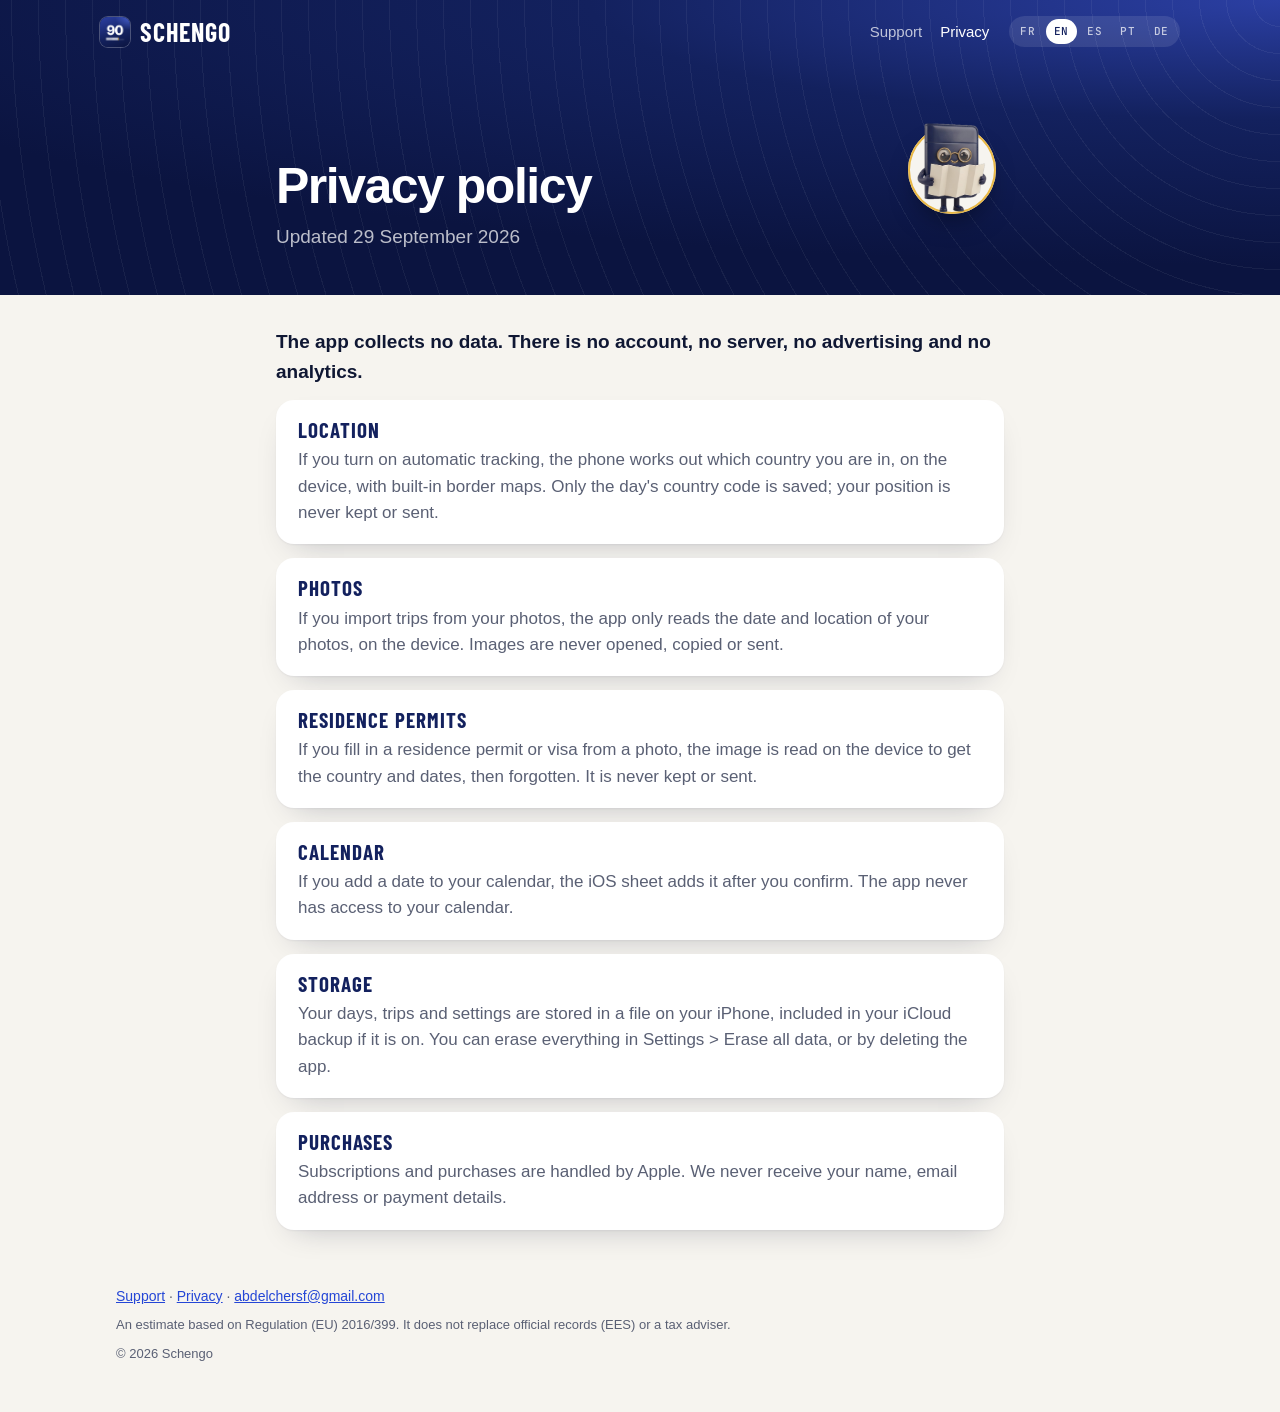
==== commit 7eea1232: "Mascotte Schengo dans l'en-tête des pages Le passeport salue sur l'accueil et lit sur la confidentia" ====
--- a/privacy.html
+++ b/privacy.html
@@ -19,11 +19,11 @@
   <div class="langs" role="group" aria-label="Language"><button type="button" data-set="fr">FR</button><button type="button" data-set="en">EN</button><button type="button" data-set="es">ES</button><button type="button" data-set="pt">PT</button><button type="button" data-set="de">DE</button></div>
 </header>
 <main>
-<section class="band"><div class="band-inner"><div data-l="fr" lang="fr"><h1>Politique de confidentialité</h1><p class="lede">Mis à jour le 29 septembre 2026</p></div>
-<div data-l="en" lang="en"><h1>Privacy policy</h1><p class="lede">Updated 29 September 2026</p></div>
-<div data-l="es" lang="es"><h1>Política de privacidad</h1><p class="lede">Actualizado el 29 de septiembre de 2026</p></div>
-<div data-l="pt" lang="pt"><h1>Política de privacidade</h1><p class="lede">Atualizado em 29 de setembro de 2026</p></div>
-<div data-l="de" lang="de"><h1>Datenschutzerklärung</h1><p class="lede">Aktualisiert am 29. September 2026</p></div></div></section>
+<section class="band"><div class="band-inner"><div data-l="fr" lang="fr"><div class="title-row"><h1>Politique de confidentialité</h1><span class="medallion"><img class="mascot" src="img/schengo-lecture.png" width="96" alt=""></span></div><p class="lede">Mis à jour le 29 septembre 2026</p></div>
+<div data-l="en" lang="en"><div class="title-row"><h1>Privacy policy</h1><span class="medallion"><img class="mascot" src="img/schengo-lecture.png" width="96" alt=""></span></div><p class="lede">Updated 29 September 2026</p></div>
+<div data-l="es" lang="es"><div class="title-row"><h1>Política de privacidad</h1><span class="medallion"><img class="mascot" src="img/schengo-lecture.png" width="96" alt=""></span></div><p class="lede">Actualizado el 29 de septiembre de 2026</p></div>
+<div data-l="pt" lang="pt"><div class="title-row"><h1>Política de privacidade</h1><span class="medallion"><img class="mascot" src="img/schengo-lecture.png" width="96" alt=""></span></div><p class="lede">Atualizado em 29 de setembro de 2026</p></div>
+<div data-l="de" lang="de"><div class="title-row"><h1>Datenschutzerklärung</h1><span class="medallion"><img class="mascot" src="img/schengo-lecture.png" width="96" alt=""></span></div><p class="lede">Aktualisiert am 29. September 2026</p></div></div></section>
 <section class="wrap doc"><div data-l="fr" lang="fr"><p class="intro">L&amp;#x27;app ne collecte aucune donnée. Il n&amp;#x27;y a ni compte, ni serveur, ni publicité, ni outil de mesure d&amp;#x27;audience.</p>
 <section class="card"><h2>Localisation</h2><p>Si tu actives le suivi automatique, le téléphone détermine le pays où tu te trouves, sur l&#x27;appareil, avec une carte des frontières intégrée. Seul le code du pays du jour est enregistré ; ta position n&#x27;est jamais conservée ni envoyée.</p></section>
 <section class="card"><h2>Photos</h2><p>Si tu importes tes voyages depuis tes photos, l&#x27;app lit uniquement la date et le lieu des photos, sur l&#x27;appareil. Les images ne sont jamais ouvertes, copiées ou envoyées.</p></section>
--- a/site.css
+++ b/site.css
@@ -67,6 +67,15 @@
 .phone { margin: 0; border-radius: 15% / 7.8%; overflow: hidden; box-shadow: 0 40px 80px -30px rgba(0, 0, 0, .6), 0 0 0 1px rgba(255, 255, 255, .08); transform: rotate(2deg); }
 .mrz { max-width: 1080px; margin: 0 auto; padding: 0 16px 18px; font: 500 12px/1 var(--mono); letter-spacing: .12em; color: rgba(255, 255, 255, .28); white-space: nowrap; overflow: hidden; }
 
+/* Schengo, the passport mascot, in a paper medallion on the navy band. */
+.title-row { display: flex; align-items: flex-end; gap: 14px; }
+.title-row h1 { flex: 1; min-width: 0; }
+.medallion { flex: none; width: 104px; height: 104px; border-radius: 50%; position: relative; }
+.medallion::before { content: ""; position: absolute; inset: 8px; border-radius: 50%; background: #F6F4EF; box-shadow: inset 0 0 0 2px var(--gold), 0 14px 28px -12px rgba(0, 0, 0, .55); }
+.mascot { position: relative; width: 104px; height: auto; animation: float 2.6s ease-in-out infinite; transform-origin: 50% 100%; }
+@keyframes float { 0%, 100% { transform: translateY(0) rotate(-1.2deg); } 50% { transform: translateY(-3px) rotate(1.2deg); } }
+@media (prefers-reduced-motion: reduce) { .mascot { animation: none; } }
+
 /* Content column. */
 .wrap { max-width: 1080px; margin: 0 auto; padding: 56px 16px 0; }
 .features > div, .features { display: grid; grid-template-columns: repeat(3, minmax(0, 1fr)); gap: 20px; }
